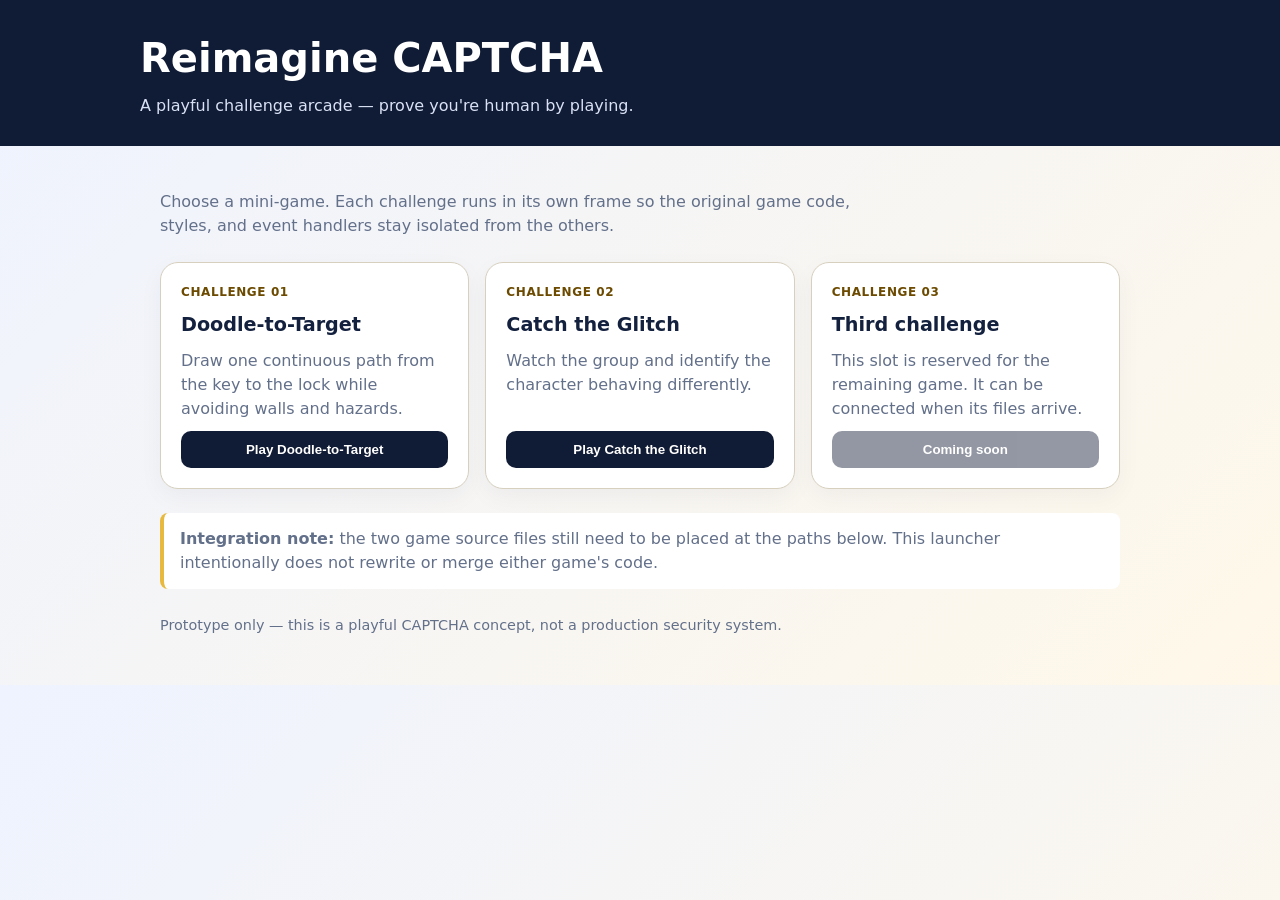
==== arcade/index.html @ cebd7a55 "Add isolated mini-game launcher scaffold" ====
<!doctype html>
<html lang="en">
<head>
  <meta charset="utf-8">
  <meta name="viewport" content="width=device-width, initial-scale=1">
  <meta name="theme-color" content="#101b35">
  <title>Reimagine CAPTCHA — Challenge Arcade</title>
  <style>
    :root{color-scheme:light;--navy:#101b35;--cream:#fff8e9;--gold:#e8b93f;--ink:#14213e;--muted:#63708a;--line:#d7d0bf}
    *{box-sizing:border-box}body{margin:0;background:linear-gradient(135deg,#eef3ff,#fff8e9);color:var(--ink);font:16px/1.5 system-ui,-apple-system,Segoe UI,sans-serif}
    header{background:var(--navy);color:white;padding:28px 20px}header>div,main{max-width:1000px;margin:auto}header p{color:#d9e1f5;margin:.35rem 0 0}h1{margin:0;font-size:clamp(1.7rem,4vw,2.5rem)}main{padding:28px 20px 48px}.intro{max-width:700px;color:var(--muted)}
    .games{display:grid;grid-template-columns:repeat(auto-fit,minmax(230px,1fr));gap:16px;margin:24px 0}.card{background:white;border:1px solid var(--line);border-radius:18px;padding:20px;box-shadow:0 8px 24px #14213e0b;display:flex;flex-direction:column;gap:10px}.card h2{margin:0;font-size:1.2rem}.card p{margin:0;color:var(--muted);flex:1}.tag{font-size:.75rem;font-weight:700;letter-spacing:.05em;text-transform:uppercase;color:#6c4a00}.button{display:inline-block;border:0;border-radius:10px;padding:11px 14px;background:var(--navy);color:white;font-weight:700;text-decoration:none;text-align:center;cursor:pointer}.button[aria-disabled=true]{opacity:.45;cursor:not-allowed}.note{background:#fff;border-left:4px solid var(--gold);padding:14px 16px;border-radius:8px;color:var(--muted)}.play{display:none;margin-top:24px}.play.active{display:block}.playhead{display:flex;justify-content:space-between;gap:12px;align-items:center;flex-wrap:wrap;margin-bottom:12px}.frame{width:100%;height:min(75vh,850px);min-height:560px;border:1px solid var(--line);border-radius:14px;background:white}.back{background:#e9edf6;color:var(--navy)}footer{color:var(--muted);font-size:.9rem;margin-top:26px}
  </style>
</head>
<body>
<header><div><h1>Reimagine CAPTCHA</h1><p>A playful challenge arcade — prove you're human by playing.</p></div></header>
<main>
  <p class="intro">Choose a mini-game. Each challenge runs in its own frame so the original game code, styles, and event handlers stay isolated from the others.</p>
  <section class="games" aria-label="Available games">
    <article class="card"><span class="tag">Challenge 01</span><h2>Doodle-to-Target</h2><p>Draw one continuous path from the key to the lock while avoiding walls and hazards.</p><button class="button" data-game="doodle">Play Doodle-to-Target</button></article>
    <article class="card"><span class="tag">Challenge 02</span><h2>Catch the Glitch</h2><p>Watch the group and identify the character behaving differently.</p><button class="button" data-game="glitch">Play Catch the Glitch</button></article>
    <article class="card"><span class="tag">Challenge 03</span><h2>Third challenge</h2><p>This slot is reserved for the remaining game. It can be connected when its files arrive.</p><button class="button" aria-disabled="true" disabled>Coming soon</button></article>
  </section>
  <p class="note"><strong>Integration note:</strong> the two game source files still need to be placed at the paths below. This launcher intentionally does not rewrite or merge either game's code.</p>
  <section id="play" class="play" aria-label="Game player">
    <div class="playhead"><h2 id="playing-title">Game</h2><button id="back" class="button back" type="button">Back to games</button></div>
    <iframe id="game-frame" class="frame" title="Selected CAPTCHA mini-game" sandbox="allow-scripts allow-same-origin allow-forms allow-pointer-lock" src="about:blank"></iframe>
  </section>
  <footer>Prototype only — this is a playful CAPTCHA concept, not a production security system.</footer>
</main>
<script>
(() => {
  const games = {
    doodle: { title: 'Doodle-to-Target', src: '../games/doodle-to-target/index.html' },
    glitch: { title: 'Catch the Glitch', src: '../games/catch-the-glitch/index.html' }
  };
  const play = document.querySelector('#play');
  const frame = document.querySelector('#game-frame');
  const title = document.querySelector('#playing-title');
  document.querySelectorAll('[data-game]').forEach(button => button.addEventListener('click', () => {
    const game = games[button.dataset.game];
    if (!game) return;
    title.textContent = game.title;
    frame.src = game.src;
    play.classList.add('active');
    play.scrollIntoView({ behavior: 'smooth', block: 'start' });
  }));
  document.querySelector('#back').addEventListener('click', () => {
    frame.src = 'about:blank';
    play.classList.remove('active');
  });
})();
</script>
</body>
</html>
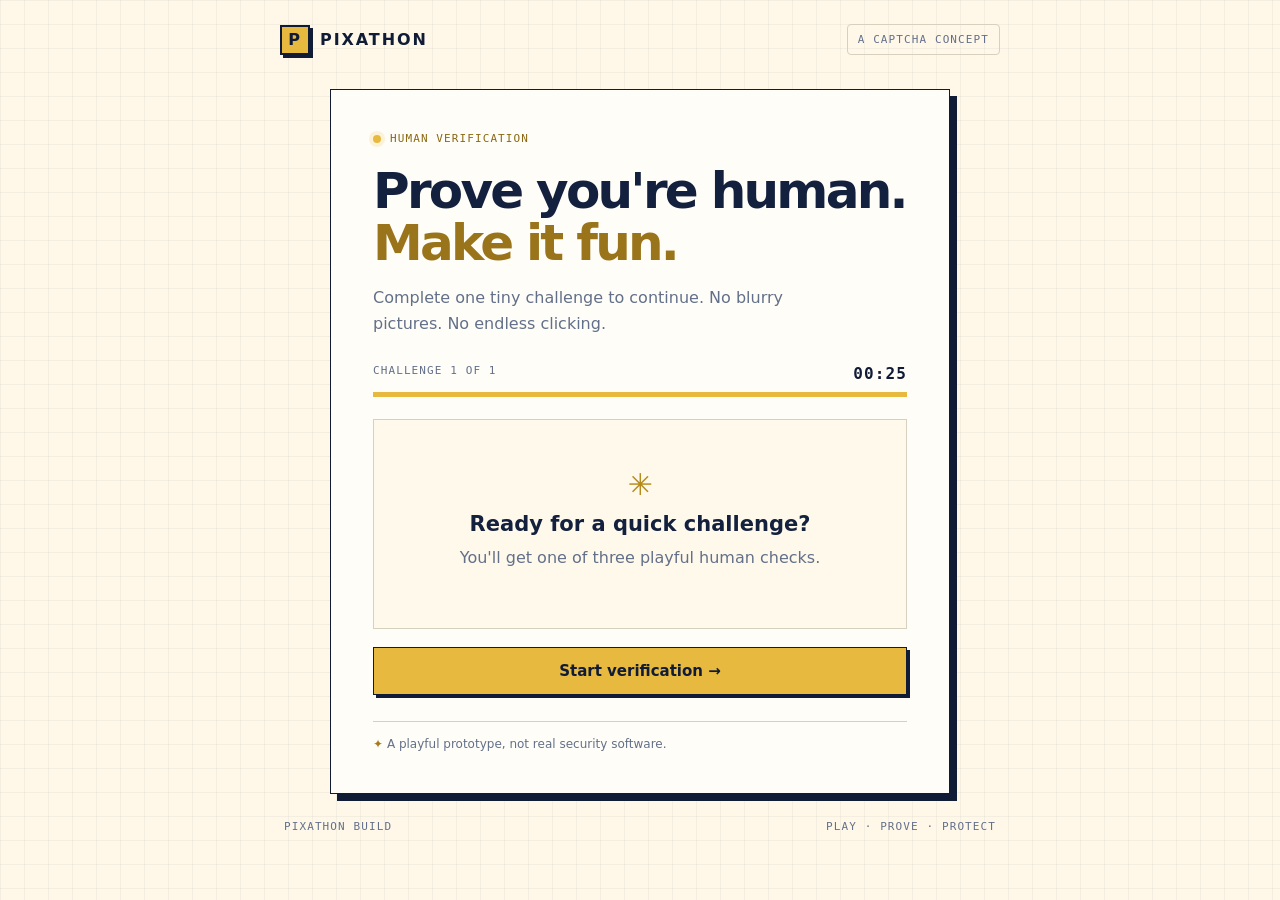
==== commit ae0b012c: "Fix CAPTCHA challenge logic and clean integration entry point" ====
--- a/arcade/index.html
+++ b/arcade/index.html
@@ -1,55 +1,2 @@
 <!doctype html>
-<html lang="en">
-<head>
-  <meta charset="utf-8">
-  <meta name="viewport" content="width=device-width, initial-scale=1">
-  <meta name="theme-color" content="#101b35">
-  <title>Reimagine CAPTCHA — Challenge Arcade</title>
-  <style>
-    :root{color-scheme:light;--navy:#101b35;--cream:#fff8e9;--gold:#e8b93f;--ink:#14213e;--muted:#63708a;--line:#d7d0bf}
-    *{box-sizing:border-box}body{margin:0;background:linear-gradient(135deg,#eef3ff,#fff8e9);color:var(--ink);font:16px/1.5 system-ui,-apple-system,Segoe UI,sans-serif}
-    header{background:var(--navy);color:white;padding:28px 20px}header>div,main{max-width:1000px;margin:auto}header p{color:#d9e1f5;margin:.35rem 0 0}h1{margin:0;font-size:clamp(1.7rem,4vw,2.5rem)}main{padding:28px 20px 48px}.intro{max-width:700px;color:var(--muted)}
-    .games{display:grid;grid-template-columns:repeat(auto-fit,minmax(230px,1fr));gap:16px;margin:24px 0}.card{background:white;border:1px solid var(--line);border-radius:18px;padding:20px;box-shadow:0 8px 24px #14213e0b;display:flex;flex-direction:column;gap:10px}.card h2{margin:0;font-size:1.2rem}.card p{margin:0;color:var(--muted);flex:1}.tag{font-size:.75rem;font-weight:700;letter-spacing:.05em;text-transform:uppercase;color:#6c4a00}.button{display:inline-block;border:0;border-radius:10px;padding:11px 14px;background:var(--navy);color:white;font-weight:700;text-decoration:none;text-align:center;cursor:pointer}.button[aria-disabled=true]{opacity:.45;cursor:not-allowed}.note{background:#fff;border-left:4px solid var(--gold);padding:14px 16px;border-radius:8px;color:var(--muted)}.play{display:none;margin-top:24px}.play.active{display:block}.playhead{display:flex;justify-content:space-between;gap:12px;align-items:center;flex-wrap:wrap;margin-bottom:12px}.frame{width:100%;height:min(75vh,850px);min-height:560px;border:1px solid var(--line);border-radius:14px;background:white}.back{background:#e9edf6;color:var(--navy)}footer{color:var(--muted);font-size:.9rem;margin-top:26px}
-  </style>
-</head>
-<body>
-<header><div><h1>Reimagine CAPTCHA</h1><p>A playful challenge arcade — prove you're human by playing.</p></div></header>
-<main>
-  <p class="intro">Choose a mini-game. Each challenge runs in its own frame so the original game code, styles, and event handlers stay isolated from the others.</p>
-  <section class="games" aria-label="Available games">
-    <article class="card"><span class="tag">Challenge 01</span><h2>Doodle-to-Target</h2><p>Draw one continuous path from the key to the lock while avoiding walls and hazards.</p><button class="button" data-game="doodle">Play Doodle-to-Target</button></article>
-    <article class="card"><span class="tag">Challenge 02</span><h2>Catch the Glitch</h2><p>Watch the group and identify the character behaving differently.</p><button class="button" data-game="glitch">Play Catch the Glitch</button></article>
-    <article class="card"><span class="tag">Challenge 03</span><h2>Third challenge</h2><p>This slot is reserved for the remaining game. It can be connected when its files arrive.</p><button class="button" aria-disabled="true" disabled>Coming soon</button></article>
-  </section>
-  <p class="note"><strong>Integration note:</strong> the two game source files still need to be placed at the paths below. This launcher intentionally does not rewrite or merge either game's code.</p>
-  <section id="play" class="play" aria-label="Game player">
-    <div class="playhead"><h2 id="playing-title">Game</h2><button id="back" class="button back" type="button">Back to games</button></div>
-    <iframe id="game-frame" class="frame" title="Selected CAPTCHA mini-game" sandbox="allow-scripts allow-same-origin allow-forms allow-pointer-lock" src="about:blank"></iframe>
-  </section>
-  <footer>Prototype only — this is a playful CAPTCHA concept, not a production security system.</footer>
-</main>
-<script>
-(() => {
-  const games = {
-    doodle: { title: 'Doodle-to-Target', src: '../games/doodle-to-target/index.html' },
-    glitch: { title: 'Catch the Glitch', src: '../games/catch-the-glitch/index.html' }
-  };
-  const play = document.querySelector('#play');
-  const frame = document.querySelector('#game-frame');
-  const title = document.querySelector('#playing-title');
-  document.querySelectorAll('[data-game]').forEach(button => button.addEventListener('click', () => {
-    const game = games[button.dataset.game];
-    if (!game) return;
-    title.textContent = game.title;
-    frame.src = game.src;
-    play.classList.add('active');
-    play.scrollIntoView({ behavior: 'smooth', block: 'start' });
-  }));
-  document.querySelector('#back').addEventListener('click', () => {
-    frame.src = 'about:blank';
-    play.classList.remove('active');
-  });
-})();
-</script>
-</body>
-</html>+<html lang="en"><head><meta charset="utf-8"><meta name="viewport" content="width=device-width,initial-scale=1"><meta http-equiv="refresh" content="0;url=../index.html"><title>Reimagine CAPTCHA Arcade</title></head><body><p>This launcher has moved to the main CAPTCHA demo. <a href="../index.html">Open Reimagine CAPTCHA</a>.</p></body></html>
